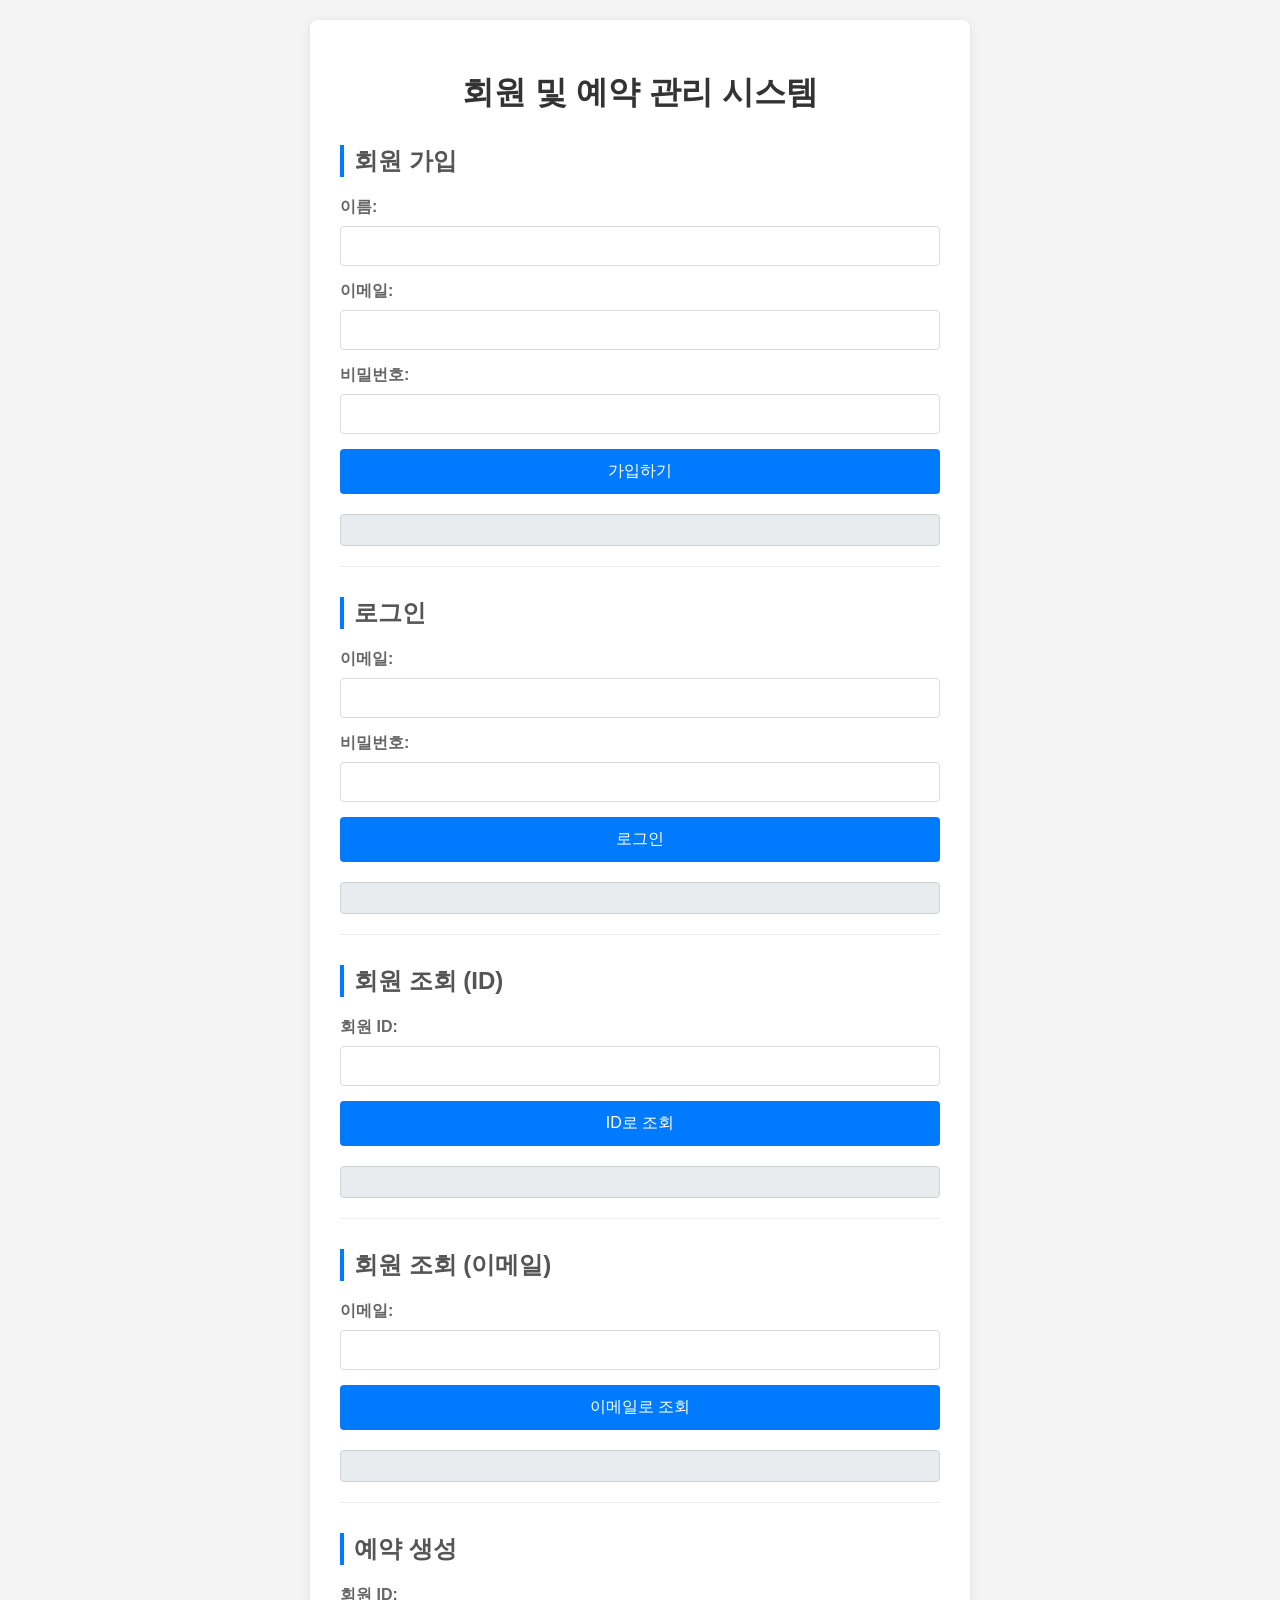
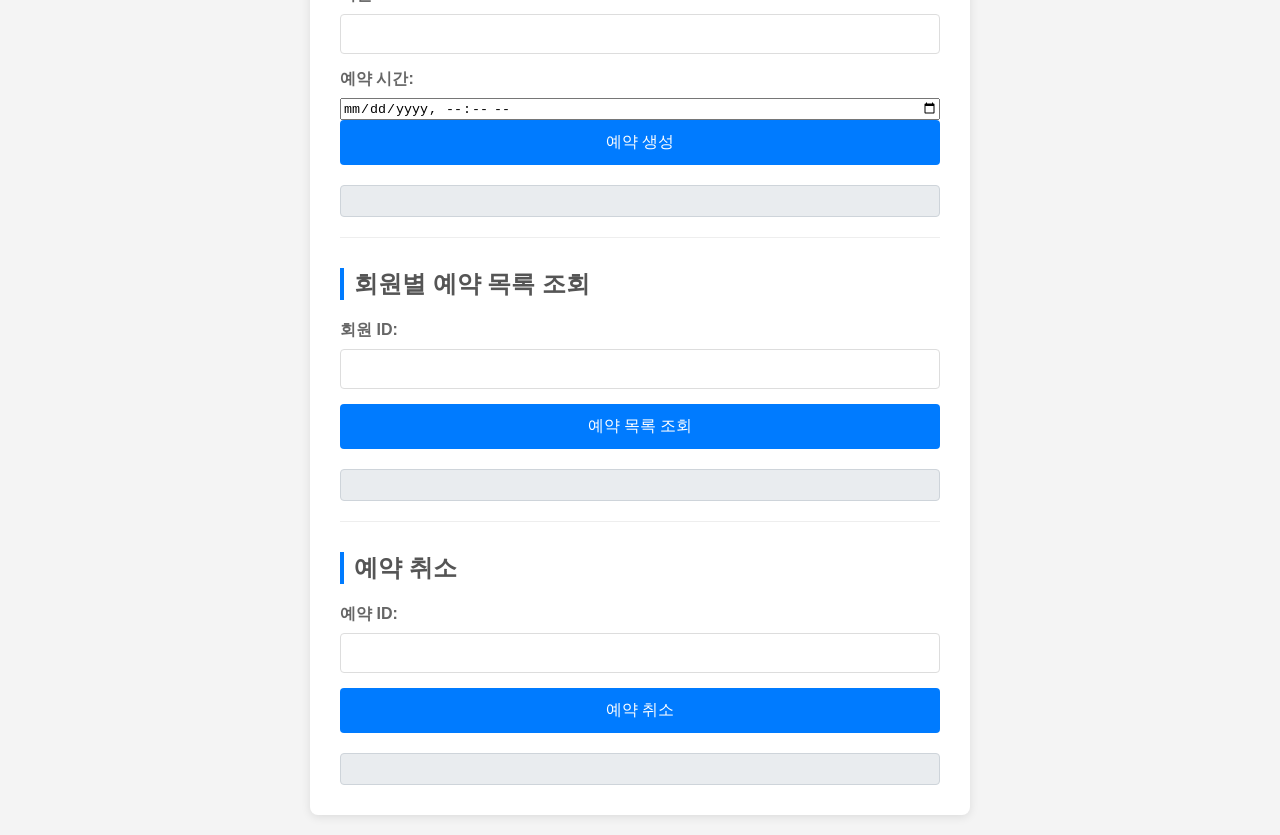
==== src/main/resources/static/index.html @ 7d2db66a "feat: 로그인 예약 기능 구현, README 작성" ====
<!DOCTYPE html>
<html lang="ko">
<head>
    <meta charset="UTF-8">
    <meta name="viewport" content="width=device-width, initial-scale=1.0">
    <title>회원 및 예약 관리</title>
    <link rel="stylesheet" href="style.css">
</head>
<body>
    <div class="container">
        <h1>회원 및 예약 관리 시스템</h1>

        <section class="form-section">
            <h2>회원 가입</h2>
            <form id="registrationForm">
                <label for="regName">이름:</label>
                <input type="text" id="regName" required>

                <label for="regEmail">이메일:</label>
                <input type="email" id="regEmail" required>

                <label for="regPassword">비밀번호:</label>
                <input type="password" id="regPassword" required>

                <button type="submit">가입하기</button>
            </form>
            <div id="registrationResult" class="result"></div>
        </section>

        <section class="form-section">
            <h2>로그인</h2>
            <form id="loginForm">
                <label for="loginEmail">이메일:</label>
                <input type="email" id="loginEmail" required>

                <label for="loginPassword">비밀번호:</label>
                <input type="password" id="loginPassword" required>

                <button type="submit">로그인</button>
            </form>
            <div id="loginResult" class="result"></div>
        </section>

        <section class="form-section">
            <h2>회원 조회 (ID)</h2>
            <form id="lookupIdForm">
                <label for="lookupId">회원 ID:</label>
                <input type="number" id="lookupId" required>
                <button type="submit">ID로 조회</button>
            </form>
            <div id="lookupIdResult" class="result"></div>
        </section>

        <section class="form-section">
            <h2>회원 조회 (이메일)</h2>
            <form id="lookupEmailForm">
                <label for="lookupEmail">이메일:</label>
                <input type="email" id="lookupEmail" required>
                <button type="submit">이메일로 조회</button>
            </form>
            <div id="lookupEmailResult" class="result"></div>
        </section>

        <section class="form-section">
            <h2>예약 생성</h2>
            <form id="createReservationForm">
                <label for="resMemberId">회원 ID:</label>
                <input type="number" id="resMemberId" required>

                <label for="resDateTime">예약 시간:</label>
                <input type="datetime-local" id="resDateTime" required>

                <button type="submit">예약 생성</button>
            </form>
            <div id="createReservationResult" class="result"></div>
        </section>

        <section class="form-section">
            <h2>회원별 예약 목록 조회</h2>
            <form id="listReservationsForm">
                <label for="listResMemberId">회원 ID:</label>
                <input type="number" id="listResMemberId" required>
                <button type="submit">예약 목록 조회</button>
            </form>
            <div id="listReservationsResult" class="result"></div>
        </section>

        <section class="form-section">
            <h2>예약 취소</h2>
            <form id="cancelReservationForm">
                <label for="cancelResId">예약 ID:</label>
                <input type="number" id="cancelResId" required>
                <button type="submit">예약 취소</button>
            </form>
            <div id="cancelReservationResult" class="result"></div>
        </section>
    </div>

    <script src="script.js"></script>
</body>
</html>
---- src/main/resources/static/style.css ----
body {
    font-family: Arial, sans-serif;
    background-color: #f4f4f4;
    margin: 0;
    padding: 20px;
    display: flex;
    justify-content: center;
    align-items: flex-start;
    min-height: 100vh;
}

.container {
    background-color: #fff;
    padding: 30px;
    border-radius: 8px;
    box-shadow: 0 2px 10px rgba(0, 0, 0, 0.1);
    width: 100%;
    max-width: 600px;
}

h1 {
    text-align: center;
    color: #333;
    margin-bottom: 30px;
}

.form-section {
    margin-bottom: 30px;
    padding-bottom: 20px;
    border-bottom: 1px solid #eee;
}

.form-section:last-of-type {
    border-bottom: none;
    margin-bottom: 0;
    padding-bottom: 0;
}

h2 {
    color: #555;
    margin-top: 0;
    margin-bottom: 20px;
    border-left: 4px solid #007bff;
    padding-left: 10px;
}

form {
    display: flex;
    flex-direction: column;
}

label {
    margin-bottom: 8px;
    font-weight: bold;
    color: #666;
}

input[type="text"],
input[type="email"],
input[type="password"],
input[type="number"] {
    padding: 10px;
    margin-bottom: 15px;
    border: 1px solid #ddd;
    border-radius: 4px;
    font-size: 16px;
}

button {
    background-color: #007bff;
    color: white;
    padding: 12px 20px;
    border: none;
    border-radius: 4px;
    cursor: pointer;
    font-size: 16px;
    transition: background-color 0.3s ease;
}

button:hover {
    background-color: #0056b3;
}

.result {
    margin-top: 20px;
    padding: 15px;
    border-radius: 4px;
    background-color: #e9ecef;
    border: 1px solid #ced4da;
    white-space: pre-wrap; /* JSON 형식 유지를 위해 */
    word-break: break-all;
}

.result.success {
    background-color: #d4edda;
    color: #155724;
    border-color: #c3e6cb;
}

.result.error {
    background-color: #f8d7da;
    color: #721c24;
    border-color: #f5c6cb;
}
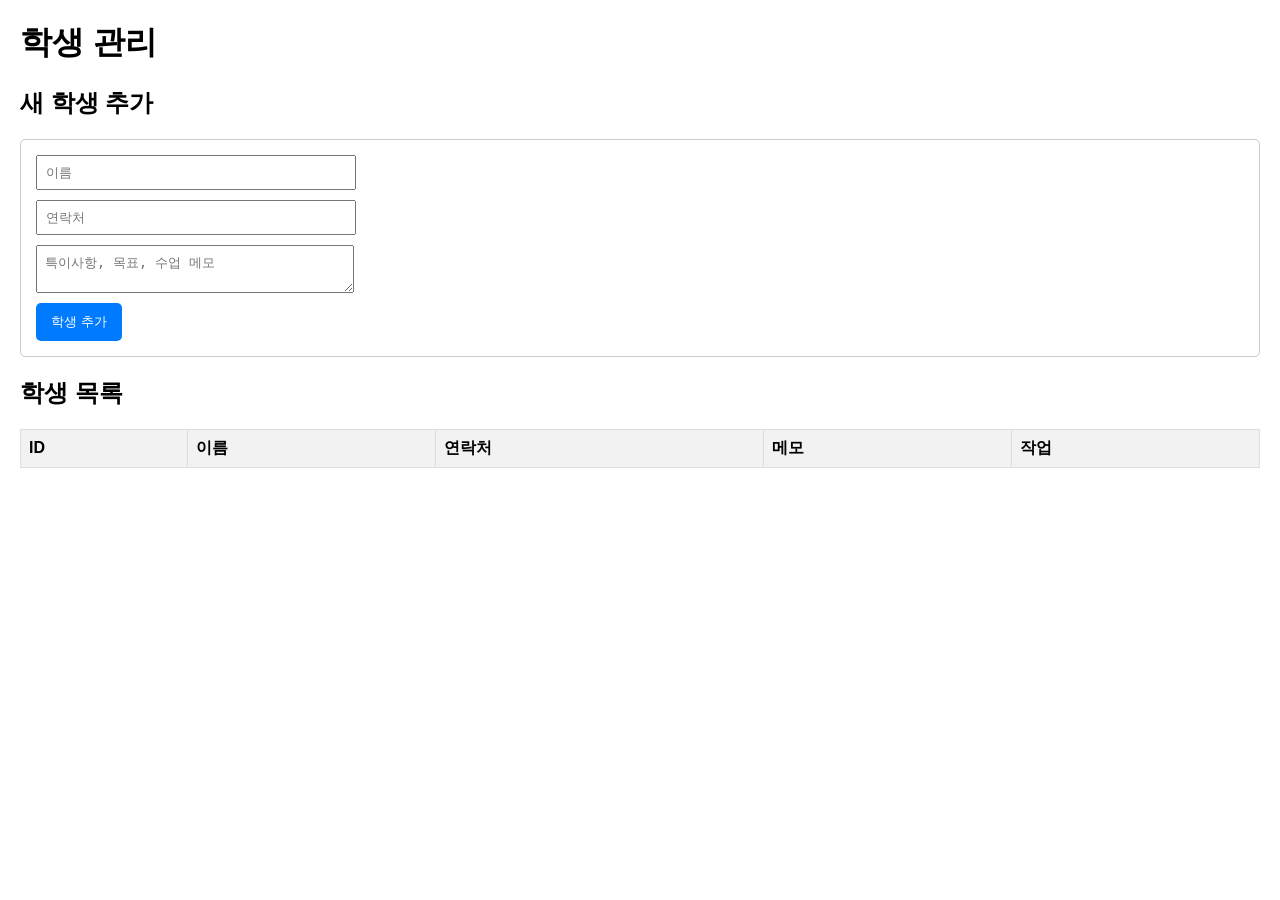
==== commit 4d1b2326: "feat: 학생 및 예약 CRUD API 구현" ====
--- a/src/main/resources/static/index.html
+++ b/src/main/resources/static/index.html
@@ -3,99 +3,164 @@
 <head>
     <meta charset="UTF-8">
     <meta name="viewport" content="width=device-width, initial-scale=1.0">
-    <title>회원 및 예약 관리</title>
-    <link rel="stylesheet" href="style.css">
+    <title>학생 CRUD 테스트</title>
+    <style>
+        body { font-family: Arial, sans-serif; margin: 20px; }
+        #studentForm { margin-bottom: 20px; padding: 15px; border: 1px solid #ccc; border-radius: 5px; }
+        #studentForm input, #studentForm textarea { display: block; width: 300px; margin-bottom: 10px; padding: 8px; }
+        #studentForm button { padding: 10px 15px; background-color: #007bff; color: white; border: none; border-radius: 5px; cursor: pointer; }
+        #studentList { border-collapse: collapse; width: 100%; }
+        #studentList th, #studentList td { border: 1px solid #ddd; padding: 8px; text-align: left; }
+        #studentList th { background-color: #f2f2f2; }
+        .action-buttons button { margin-right: 5px; }
+    </style>
 </head>
 <body>
-    <div class="container">
-        <h1>회원 및 예약 관리 시스템</h1>
+    <h1>학생 관리</h1>
 
-        <section class="form-section">
-            <h2>회원 가입</h2>
-            <form id="registrationForm">
-                <label for="regName">이름:</label>
-                <input type="text" id="regName" required>
-
-                <label for="regEmail">이메일:</label>
-                <input type="email" id="regEmail" required>
-
-                <label for="regPassword">비밀번호:</label>
-                <input type="password" id="regPassword" required>
-
-                <button type="submit">가입하기</button>
-            </form>
-            <div id="registrationResult" class="result"></div>
-        </section>
-
-        <section class="form-section">
-            <h2>로그인</h2>
-            <form id="loginForm">
-                <label for="loginEmail">이메일:</label>
-                <input type="email" id="loginEmail" required>
-
-                <label for="loginPassword">비밀번호:</label>
-                <input type="password" id="loginPassword" required>
-
-                <button type="submit">로그인</button>
-            </form>
-            <div id="loginResult" class="result"></div>
-        </section>
-
-        <section class="form-section">
-            <h2>회원 조회 (ID)</h2>
-            <form id="lookupIdForm">
-                <label for="lookupId">회원 ID:</label>
-                <input type="number" id="lookupId" required>
-                <button type="submit">ID로 조회</button>
-            </form>
-            <div id="lookupIdResult" class="result"></div>
-        </section>
-
-        <section class="form-section">
-            <h2>회원 조회 (이메일)</h2>
-            <form id="lookupEmailForm">
-                <label for="lookupEmail">이메일:</label>
-                <input type="email" id="lookupEmail" required>
-                <button type="submit">이메일로 조회</button>
-            </form>
-            <div id="lookupEmailResult" class="result"></div>
-        </section>
-
-        <section class="form-section">
-            <h2>예약 생성</h2>
-            <form id="createReservationForm">
-                <label for="resMemberId">회원 ID:</label>
-                <input type="number" id="resMemberId" required>
-
-                <label for="resDateTime">예약 시간:</label>
-                <input type="datetime-local" id="resDateTime" required>
-
-                <button type="submit">예약 생성</button>
-            </form>
-            <div id="createReservationResult" class="result"></div>
-        </section>
-
-        <section class="form-section">
-            <h2>회원별 예약 목록 조회</h2>
-            <form id="listReservationsForm">
-                <label for="listResMemberId">회원 ID:</label>
-                <input type="number" id="listResMemberId" required>
-                <button type="submit">예약 목록 조회</button>
-            </form>
-            <div id="listReservationsResult" class="result"></div>
-        </section>
-
-        <section class="form-section">
-            <h2>예약 취소</h2>
-            <form id="cancelReservationForm">
-                <label for="cancelResId">예약 ID:</label>
-                <input type="number" id="cancelResId" required>
-                <button type="submit">예약 취소</button>
-            </form>
-            <div id="cancelReservationResult" class="result"></div>
-        </section>
+    <h2>새 학생 추가</h2>
+    <div id="studentForm">
+        <input type="text" id="name" placeholder="이름" required>
+        <input type="text" id="phone" placeholder="연락처" required>
+        <textarea id="memo" placeholder="특이사항, 목표, 수업 메모"></textarea>
+        <button onclick="createStudent()">학생 추가</button>
     </div>
 
-    <script src="script.js"></script>
+    <h2>학생 목록</h2>
+    <table id="studentList">
+        <thead>
+            <tr>
+                <th>ID</th>
+                <th>이름</th>
+                <th>연락처</th>
+                <th>메모</th>
+                <th>작업</th>
+            </tr>
+        </thead>
+        <tbody>
+            <!-- 학생 목록이 여기에 로드됩니다 -->
+        </tbody>
+    </table>
+
+    <script>
+        const API_BASE_URL = '/api/students';
+
+        async function fetchStudents() {
+            try {
+                const response = await fetch(API_BASE_URL);
+                const students = await response.json();
+                const studentListBody = document.querySelector('#studentList tbody');
+                studentListBody.innerHTML = ''; // 기존 목록 지우기
+
+                students.forEach(student => {
+                    const row = studentListBody.insertRow();
+                    row.insertCell().textContent = student.id;
+                    row.insertCell().textContent = student.name;
+                    row.insertCell().textContent = student.phone;
+                    row.insertCell().textContent = student.memo;
+
+                    const actionsCell = row.insertCell();
+                    const editButton = document.createElement('button');
+                    editButton.textContent = '수정';
+                    editButton.onclick = () => editStudent(student);
+                    actionsCell.appendChild(editButton);
+
+                    const deleteButton = document.createElement('button');
+                    deleteButton.textContent = '삭제';
+                    deleteButton.onclick = () => deleteStudent(student.id);
+                    actionsCell.appendChild(deleteButton);
+                });
+            } catch (error) {
+                console.error('학생 목록을 가져오는 중 오류 발생:', error);
+            }
+        }
+
+        async function createStudent() {
+            const name = document.getElementById('name').value;
+            const phone = document.getElementById('phone').value;
+            const memo = document.getElementById('memo').value;
+
+            if (!name || !phone) {
+                alert('이름과 연락처는 필수 입력 항목입니다!');
+                return;
+            }
+
+            try {
+                const response = await fetch(API_BASE_URL, {
+                    method: 'POST',
+                    headers: {
+                        'Content-Type': 'application/json'
+                    },
+                    body: JSON.stringify({ name, phone, memo })
+                });
+                if (response.ok) {
+                    alert('학생이 성공적으로 생성되었습니다!');
+                    document.getElementById('name').value = '';
+                    document.getElementById('phone').value = '';
+                    document.getElementById('memo').value = '';
+                    fetchStudents(); // 목록 새로고침
+                } else {
+                    alert('학생 생성에 실패했습니다.');
+                }
+            } catch (error) {
+                console.error('학생 생성 중 오류 발생:', error);
+            }
+        }
+
+        async function updateStudent(id, updatedData) {
+            try {
+                const response = await fetch(`${API_BASE_URL}/${id}`, {
+                    method: 'PUT',
+                    headers: {
+                        'Content-Type': 'application/json'
+                    },
+                    body: JSON.stringify(updatedData)
+                });
+                if (response.ok) {
+                    alert('학생이 성공적으로 업데이트되었습니다!');
+                    fetchStudents();
+                } else {
+                    alert('학생 업데이트에 실패했습니다.');
+                }
+            } catch (error) {
+                console.error('학생 업데이트 중 오류 발생:', error);
+            }
+        }
+
+        async function deleteStudent(id) {
+            if (!confirm('정말로 이 학생을 삭제하시겠습니까?')) {
+                return;
+            }
+            try {
+                const response = await fetch(`${API_BASE_URL}/${id}`, {
+                    method: 'DELETE'
+                });
+                if (response.ok) {
+                    alert('학생이 성공적으로 삭제되었습니다!');
+                    fetchStudents(); // 목록 새로고침
+                } else {
+                    alert('학생 삭제에 실패했습니다.');
+                }
+            } catch (error) {
+                console.error('학생 삭제 중 오류 발생:', error);
+            }
+        }
+
+        function editStudent(student) {
+            const newName = prompt('새 이름을 입력하세요:', student.name);
+            if (newName === null) return; // 사용자가 취소함
+
+            const newPhone = prompt('새 연락처를 입력하세요:', student.phone);
+            if (newPhone === null) return;
+
+            const newMemo = prompt('새 메모를 입력하세요:', student.memo);
+            if (newMemo === null) return;
+
+            updateStudent(student.id, { name: newName, phone: newPhone, memo: newMemo });
+        }
+
+        // 페이지 로드 시 학생 목록 불러오기
+        window.onload = fetchStudents;
+    </script>
 </body>
 </html>
